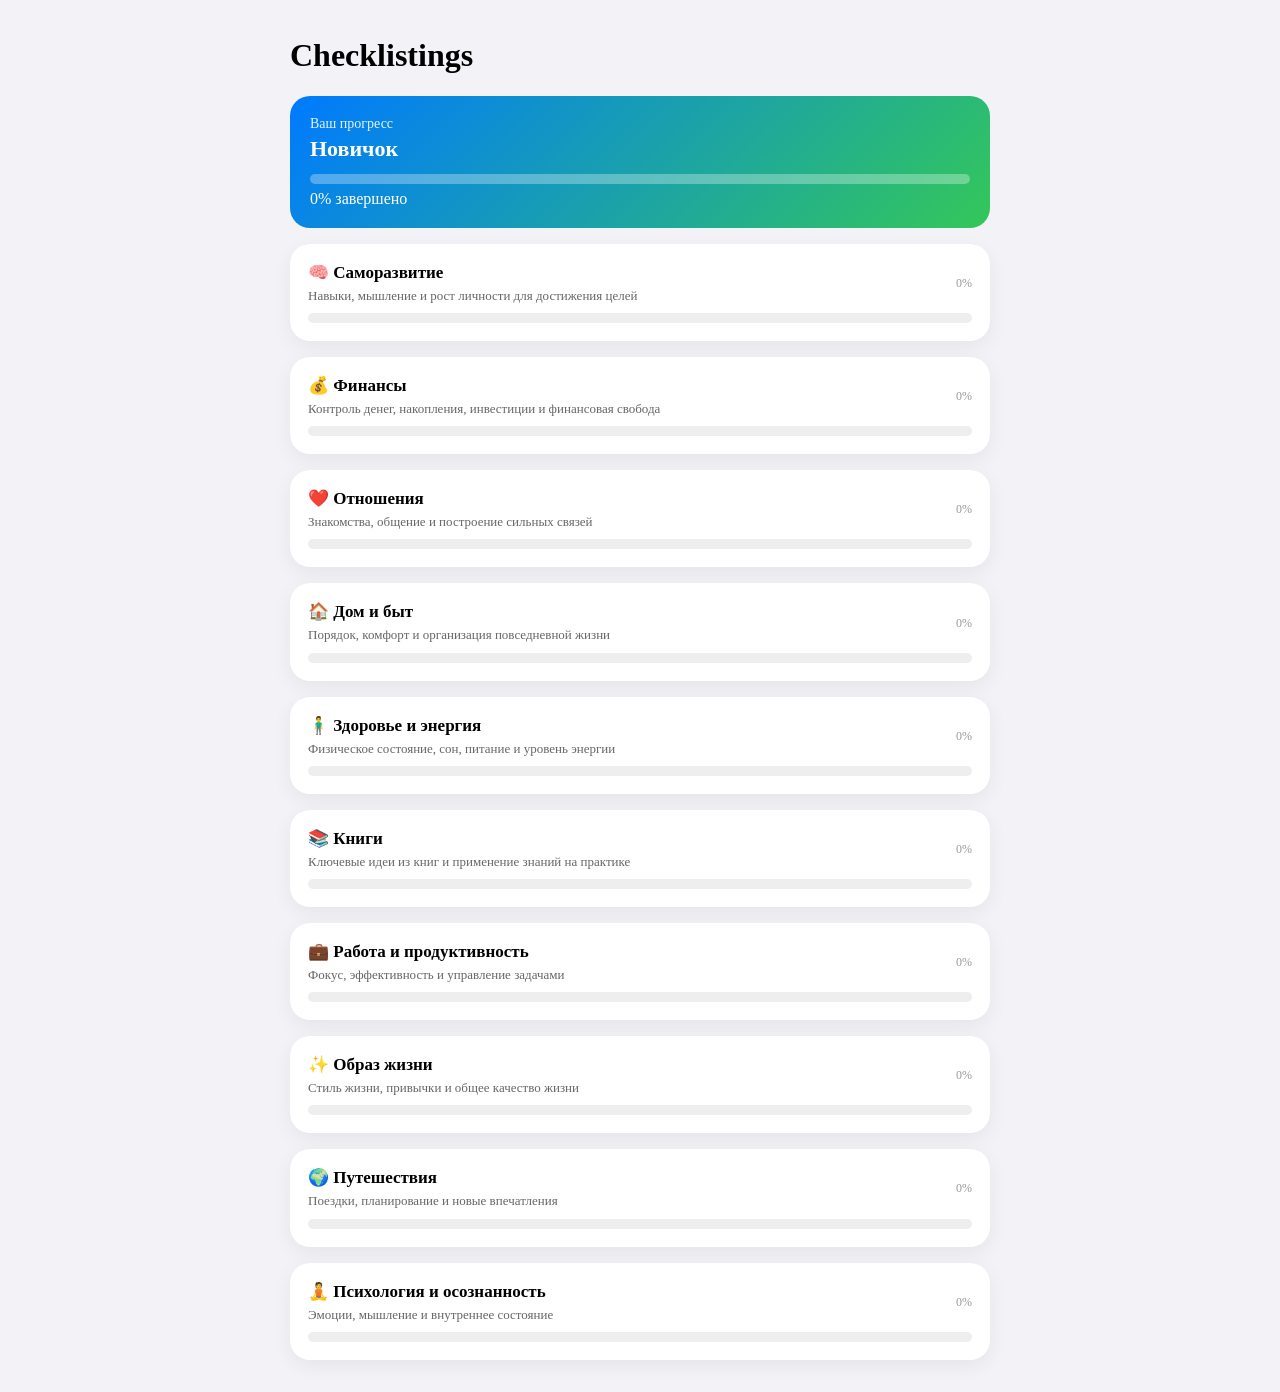
==== index.html @ 333922e8 "Update index.html" ====
<!DOCTYPE html>
<html lang="ru">
<head>
  <!-- Yandex.Metrika counter -->
<script type="text/javascript">
    (function(m,e,t,r,i,k,a){
        m[i]=m[i]||function(){(m[i].a=m[i].a||[]).push(arguments)};
        m[i].l=1*new Date();
        for (var j = 0; j < document.scripts.length; j++) {if (document.scripts[j].src === r) { return; }}
        k=e.createElement(t),a=e.getElementsByTagName(t)[0],k.async=1,k.src=r,a.parentNode.insertBefore(k,a)
    })(window, document,'script','https://mc.yandex.ru/metrika/tag.js?id=108497417', 'ym');

    ym(108497417, 'init', {ssr:true, webvisor:true, clickmap:true, ecommerce:"dataLayer", referrer: document.referrer, url: location.href, accurateTrackBounce:true, trackLinks:true});
</script>
<noscript><div><img src="https://mc.yandex.ru/watch/108497417" style="position:absolute; left:-9999px;" alt="" /></div></noscript>
<!-- /Yandex.Metrika counter -->
<meta charset="UTF-8">
<meta name="viewport" content="width=device-width, initial-scale=1.0">

<title>Checklistings</title>

<link rel="stylesheet" href="styles.css">
</head>

<body>

<div id="app"></div>

<script type="module" src="js/app.js"></script>

</body>
</html>
---- styles.css ----
body {
  margin:0;
  font-family:-apple-system;
  background:#f2f2f7;
}

#app {
  max-width:700px;
  margin:auto;
  padding:16px;
}

/* DASHBOARD */
.dashboard {
  background:linear-gradient(135deg,#007aff,#34c759);
  color:white;
  border-radius:20px;
  padding:20px;
  margin-bottom:16px;
}

.dashboard-title {
  font-size:14px;
  opacity:0.9;
}

.dashboard-level {
  font-size:22px;
  font-weight:700;
  margin-top:4px;
}

.dashboard-bar {
  margin-top:12px;
  height:10px;
  background:rgba(255,255,255,0.3);
  border-radius:10px;
  overflow:hidden;
}

.dashboard-fill {
  height:100%;
  background:white;
  border-radius:10px;
  transition:width 0.4s;
}

/* CARD */
.card {
  background:white;
  border-radius:20px;
  padding:16px;
  margin-bottom:12px;
  box-shadow:0 6px 20px rgba(0,0,0,0.06);
}

/* CATEGORY */
.category-header {
  display:flex;
  justify-content:space-between;
  align-items:center;
}

.category-title {
  font-weight:700;
}

.category-percent {
  font-size:12px;
  color:#999;
}

/* STATUS RIGHT */
.card-row {
  display:flex;
  justify-content:space-between;
  align-items:center;
}

.status {
  font-size:12px;
  font-weight:600;
}

.status.new { color:#999 }
.status.progress { color:#ff9500 }
.status.done { color:#34c759 }

/* PROGRESS */
.progress-bar {
  height:8px;
  background:#eee;
  border-radius:10px;
  margin-top:8px;
}

.progress-fill {
  height:100%;
  background:#34c759;
}

/* BUTTONS */
.btn {
  padding:12px;
  border-radius:14px;
  border:none;
  font-weight:600;
  cursor:pointer;
}

.btn-primary {
  background:linear-gradient(135deg,#007aff,#5856d6);
  color:white;
}

.btn-ghost {
  background:none;
  color:#007aff;
}

/* MODAL */
.modal {
  position:fixed;
  top:0;
  left:0;
  width:100%;
  height:100%;
  background:rgba(0,0,0,0.4);
  display:flex;
  align-items:center;
  justify-content:center;
  z-index:1000;
}

.modal-content {
  background:white;
  padding:20px;
  border-radius:20px;
  max-width:320px;
  text-align:center;
}

/* ITEM */
.item {
  background:white;
  border-radius:16px;
  margin-bottom:10px;
  box-shadow:0 3px 10px rgba(0,0,0,0.04);
}

.item-header {
  padding:14px;
  display:flex;
  justify-content:space-between;
  cursor:pointer;
}

.item-header::after {
  content:"›";
}

.item.open .item-header::after {
  transform:rotate(90deg);
}

.item-body {
  display:none;
  padding:14px;
}

/* QUIZ */
.quiz-question {
  background:white;
  padding:14px;
  border-radius:16px;
  margin-bottom:10px;
}

.quiz-option {
  display:block;
  padding:10px;
  border:1px solid #eee;
  border-radius:10px;
  margin-bottom:6px;
}

.item-body p {
  margin:0;
  line-height:1.4;
}

/* ===== iOS ANIMATIONS ===== */

.card {
  animation: fadeInUp 0.4s ease;
  transition: transform 0.15s ease, box-shadow 0.15s ease;
}

.card:active {
  transform: scale(0.97);
  box-shadow: 0 3px 10px rgba(0,0,0,0.05);
}

.item {
  animation: fadeInUp 0.3s ease;
}

.item-header {
  font-weight: 600;
  font-size: 15px;
}

/* раскрытие */
.item-body {
  display: none;
  padding: 14px;
  animation: fadeIn 0.25s ease;
}

@keyframes fadeIn {
  from { opacity:0 }
  to { opacity:1 }
}

@keyframes fadeInUp {
  from {
    opacity:0;
    transform: translateY(10px);
  }
  to {
    opacity:1;
    transform: translateY(0);
  }
}

/* ===== TYPOGRAPHY ===== */

h2 {
  font-size: 22px;
  margin-bottom: 6px;
}

h3 {
  margin-top: 20px;
}

.item-body p {
  margin: 0;
  line-height: 1.5;
  font-size: 14px;
}

/* ===== CHECKLIST DESCRIPTION ===== */

.checklist-description {
  font-size: 14px;
  color: #666;
  margin-bottom: 12px;
}

/* ===== ROUNDED PROGRESS ===== */

.progress-bar {
  height: 10px;
  background: #eee;
  border-radius: 999px;
  overflow: hidden;
}

.progress-fill {
  height: 100%;
  background: #34c759;
  border-radius: 999px;
  transition: width 0.5s ease;
}

/* ===== CATEGORY UI IMPROVE ===== */

.card.category {
  padding: 18px;
  margin-bottom: 16px;
}

.category-title {
  font-size: 17px;
  font-weight: 700;
}

.category-header div div:last-child {
  font-size: 13px;
  margin-top: 4px;
  line-height: 1.4;
}

/* ===== MORE AIR ===== */

.card {
  margin-bottom: 16px;
}

/* ===== QUIZ UI ===== */

.quiz-section {
  margin-top: 24px;
}

.quiz-title {
  font-size: 18px;
  font-weight: 700;
  margin-bottom: 12px;
}

.quiz-question p {
  font-size: 15px;
  font-weight: 600;
  margin-bottom: 8px;
}

.quiz-option {
  font-size: 14px;
  padding: 12px;
}

/* ===== STATUS BADGES ===== */

.status {
  font-size: 11px;
  font-weight: 500;
  padding: 4px 8px;
  border-radius: 999px;
  white-space: nowrap;
}

.status.new {
  background: rgba(0,122,255,0.12);
  color: #007aff;
}

.status.progress {
  background: rgba(255,149,0,0.12);
  color: #ff9500;
}

.status.done {
  background: rgba(52,199,89,0.12);
  color: #34c759;
}

/* ===== CHECKLIST SUBTITLE ===== */

.checklist-subtitle {
  font-size: 13px;
  color: #666;
  margin-top: 4px;
  line-height: 1.4;
}
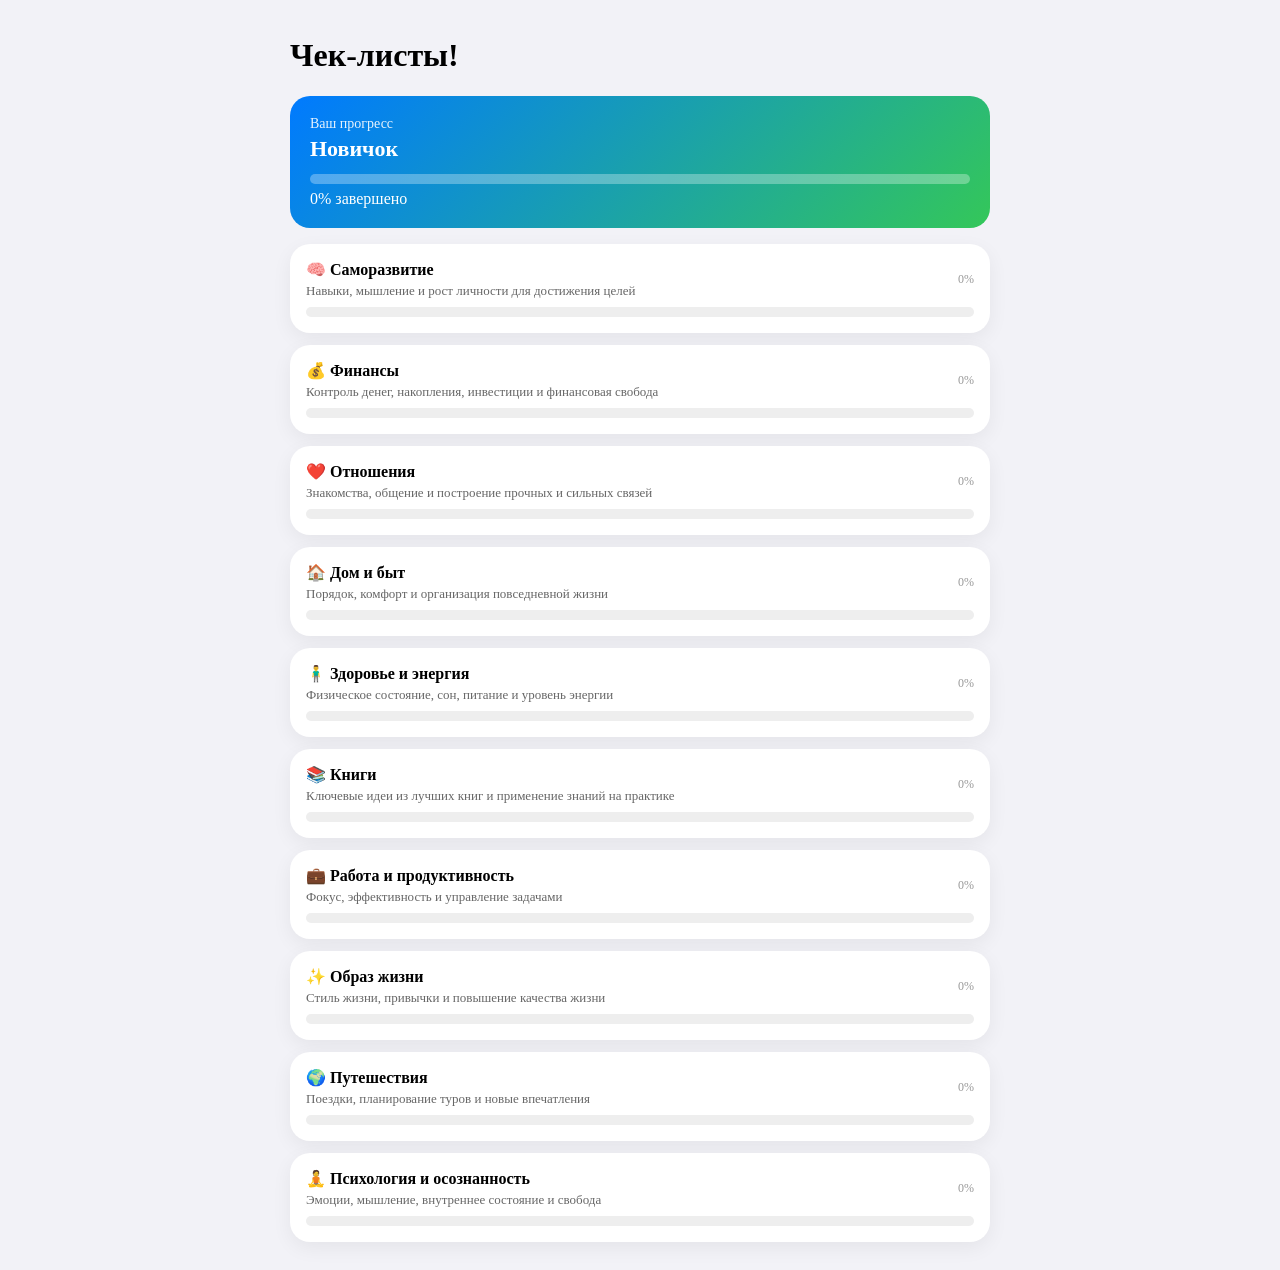
==== commit 0da875a4: "Add files via upload" ====
--- a/index.html
+++ b/index.html
@@ -1,32 +1,20 @@
 <!DOCTYPE html>
 <html lang="ru">
-<head>
-  <!-- Yandex.Metrika counter -->
-<script type="text/javascript">
-    (function(m,e,t,r,i,k,a){
-        m[i]=m[i]||function(){(m[i].a=m[i].a||[]).push(arguments)};
-        m[i].l=1*new Date();
-        for (var j = 0; j < document.scripts.length; j++) {if (document.scripts[j].src === r) { return; }}
-        k=e.createElement(t),a=e.getElementsByTagName(t)[0],k.async=1,k.src=r,a.parentNode.insertBefore(k,a)
-    })(window, document,'script','https://mc.yandex.ru/metrika/tag.js?id=108497417', 'ym');
+<head>  
+  <meta charset="UTF-8">
+  <meta name="viewport" content="width=device-width, initial-scale=1.0">
+  
+  <title>Checklistings. Become smarter.</title>
 
-    ym(108497417, 'init', {ssr:true, webvisor:true, clickmap:true, ecommerce:"dataLayer", referrer: document.referrer, url: location.href, accurateTrackBounce:true, trackLinks:true});
-</script>
-<noscript><div><img src="https://mc.yandex.ru/watch/108497417" style="position:absolute; left:-9999px;" alt="" /></div></noscript>
-<!-- /Yandex.Metrika counter -->
-<meta charset="UTF-8">
-<meta name="viewport" content="width=device-width, initial-scale=1.0">
+  <!-- ВОТ ЭТО НУЖНО ДОБАВИТЬ -->
+  <script src="https://telegram.org/js/telegram-web-app.js"></script>
 
-<title>Checklistings</title>
-
-<link rel="stylesheet" href="styles.css">
+  <link rel="stylesheet" href="styles.css">
 </head>
-
+  
 <body>
-
-<div id="app"></div>
-
-<script type="module" src="js/app.js"></script>
-
+  <div id="app"></div>
+  
+  <script type="module" src="js/app.js"></script>
 </body>
 </html>
--- a/styles.css
+++ b/styles.css
@@ -52,6 +52,13 @@
   padding:16px;
   margin-bottom:12px;
   box-shadow:0 6px 20px rgba(0,0,0,0.06);
+  transition: transform 0.15s ease, box-shadow 0.15s ease;
+  animation: fadeInUp 0.4s ease;
+}
+
+.card:active {
+  transform: scale(0.97);
+  box-shadow: 0 3px 10px rgba(0,0,0,0.05);
 }
 
 /* CATEGORY */
@@ -78,25 +85,41 @@
 }
 
 .status {
-  font-size:12px;
-  font-weight:600;
-}
-
-.status.new { color:#999 }
-.status.progress { color:#ff9500 }
-.status.done { color:#34c759 }
+  font-size:11px;
+  font-weight:500;
+  padding:4px 8px;
+  border-radius:999px;
+  white-space:nowrap;
+}
+
+.status.new {
+  background:rgba(0,122,255,0.12);
+  color:#007aff;
+}
+
+.status.progress {
+  background:rgba(255,149,0,0.12);
+  color:#ff9500;
+}
+
+.status.done {
+  background:rgba(52,199,89,0.12);
+  color:#34c759;
+}
 
 /* PROGRESS */
 .progress-bar {
-  height:8px;
+  height:10px;
   background:#eee;
-  border-radius:10px;
-  margin-top:8px;
+  border-radius:999px;
+  overflow:hidden;
 }
 
 .progress-fill {
   height:100%;
   background:#34c759;
+  border-radius:999px;
+  transition:width 0.5s ease;
 }
 
 /* BUTTONS */
@@ -116,6 +139,11 @@
 .btn-ghost {
   background:none;
   color:#007aff;
+}
+
+.btn:disabled {
+  opacity:0.5;
+  cursor:not-allowed;
 }
 
 /* MODAL */
@@ -146,6 +174,7 @@
   border-radius:16px;
   margin-bottom:10px;
   box-shadow:0 3px 10px rgba(0,0,0,0.04);
+  animation: fadeInUp 0.3s ease;
 }
 
 .item-header {
@@ -153,6 +182,8 @@
   display:flex;
   justify-content:space-between;
   cursor:pointer;
+  font-weight:500;
+  font-size:15px;
 }
 
 .item-header::after {
@@ -166,9 +197,26 @@
 .item-body {
   display:none;
   padding:14px;
+  animation: fadeIn 0.25s ease;
+}
+
+.item-body p {
+  margin:0;
+  line-height:1.5;
+  font-size:14px;
 }
 
 /* QUIZ */
+.quiz-section {
+  margin-top:24px;
+}
+
+.quiz-title {
+  font-size:18px;
+  font-weight:700;
+  margin-bottom:12px;
+}
+
 .quiz-question {
   background:white;
   padding:14px;
@@ -176,47 +224,49 @@
   margin-bottom:10px;
 }
 
+.quiz-question p {
+  font-size:15px;
+  font-weight:600;
+  margin-bottom:8px;
+}
+
 .quiz-option {
   display:block;
-  padding:10px;
+  padding:12px;
   border:1px solid #eee;
   border-radius:10px;
   margin-bottom:6px;
-}
-
-.item-body p {
-  margin:0;
+  font-size:14px;
+}
+
+/* TYPOGRAPHY */
+h2 {
+  font-size:22px;
+  margin-bottom:6px;
+}
+
+.checklist-description {
+  font-size:14px;
+  color:#666;
+  margin-bottom:12px;
+}
+
+.checklist-subtitle {
+  font-size:13px;
+  color:#666;
+  margin-top:4px;
   line-height:1.4;
 }
 
-/* ===== iOS ANIMATIONS ===== */
-
-.card {
-  animation: fadeInUp 0.4s ease;
-  transition: transform 0.15s ease, box-shadow 0.15s ease;
-}
-
-.card:active {
-  transform: scale(0.97);
-  box-shadow: 0 3px 10px rgba(0,0,0,0.05);
-}
-
-.item {
-  animation: fadeInUp 0.3s ease;
-}
-
-.item-header {
-  font-weight: 600;
-  font-size: 15px;
-}
-
-/* раскрытие */
-.item-body {
-  display: none;
-  padding: 14px;
-  animation: fadeIn 0.25s ease;
-}
-
+/* PRICE TAG */
+.price-tag {
+  font-size:13px;
+  font-weight:600;
+  color:#ff9500;
+  margin-top:6px;
+}
+
+/* ANIMATIONS */
 @keyframes fadeIn {
   from { opacity:0 }
   to { opacity:1 }
@@ -233,124 +283,47 @@
   }
 }
 
-/* ===== TYPOGRAPHY ===== */
-
-h2 {
-  font-size: 22px;
-  margin-bottom: 6px;
-}
-
-h3 {
-  margin-top: 20px;
-}
-
-.item-body p {
-  margin: 0;
-  line-height: 1.5;
-  font-size: 14px;
-}
-
-/* ===== CHECKLIST DESCRIPTION ===== */
-
-.checklist-description {
-  font-size: 14px;
-  color: #666;
-  margin-bottom: 12px;
-}
-
-/* ===== ROUNDED PROGRESS ===== */
-
-.progress-bar {
-  height: 10px;
-  background: #eee;
-  border-radius: 999px;
-  overflow: hidden;
-}
-
-.progress-fill {
-  height: 100%;
-  background: #34c759;
-  border-radius: 999px;
-  transition: width 0.5s ease;
-}
-
-/* ===== CATEGORY UI IMPROVE ===== */
-
+
+
+
+
+/* Анимированный градиент для дашборда */
+.dashboard {
+  background: linear-gradient(135deg, #007aff, #34c759, #5856d6, #007aff);
+  background-size: 300% 300%;
+  animation: gradientShift 8s ease infinite;
+}
+
+/* Градиент для кнопок */
+.btn-primary {
+  background: linear-gradient(135deg, #007aff, #5856d6, #007aff);
+  background-size: 200% 200%;
+  animation: gradientShift 6s ease infinite;
+}
+
+/* Легкий градиент для карточек категорий при наведении */
 .card.category {
-  padding: 18px;
-  margin-bottom: 16px;
-}
-
-.category-title {
-  font-size: 17px;
-  font-weight: 700;
-}
-
-.category-header div div:last-child {
-  font-size: 13px;
-  margin-top: 4px;
-  line-height: 1.4;
-}
-
-/* ===== MORE AIR ===== */
-
-.card {
-  margin-bottom: 16px;
-}
-
-/* ===== QUIZ UI ===== */
-
-.quiz-section {
-  margin-top: 24px;
-}
-
-.quiz-title {
-  font-size: 18px;
-  font-weight: 700;
-  margin-bottom: 12px;
-}
-
-.quiz-question p {
-  font-size: 15px;
-  font-weight: 600;
-  margin-bottom: 8px;
-}
-
-.quiz-option {
-  font-size: 14px;
-  padding: 12px;
-}
-
-/* ===== STATUS BADGES ===== */
-
-.status {
-  font-size: 11px;
-  font-weight: 500;
-  padding: 4px 8px;
-  border-radius: 999px;
-  white-space: nowrap;
-}
-
-.status.new {
-  background: rgba(0,122,255,0.12);
-  color: #007aff;
-}
-
-.status.progress {
-  background: rgba(255,149,0,0.12);
-  color: #ff9500;
-}
-
-.status.done {
-  background: rgba(52,199,89,0.12);
-  color: #34c759;
-}
-
-/* ===== CHECKLIST SUBTITLE ===== */
-
-.checklist-subtitle {
-  font-size: 13px;
-  color: #666;
-  margin-top: 4px;
-  line-height: 1.4;
-}
+  transition: all 0.3s ease;
+}
+
+.card.category:hover {
+  background: linear-gradient(135deg, #ffffff, #f0f4ff);
+}
+
+@keyframes gradientShift {
+  0% {
+    background-position: 0% 50%;
+  }
+  25% {
+    background-position: 100% 0%;
+  }
+  50% {
+    background-position: 100% 100%;
+  }
+  75% {
+    background-position: 0% 100%;
+  }
+  100% {
+    background-position: 0% 50%;
+  }
+}
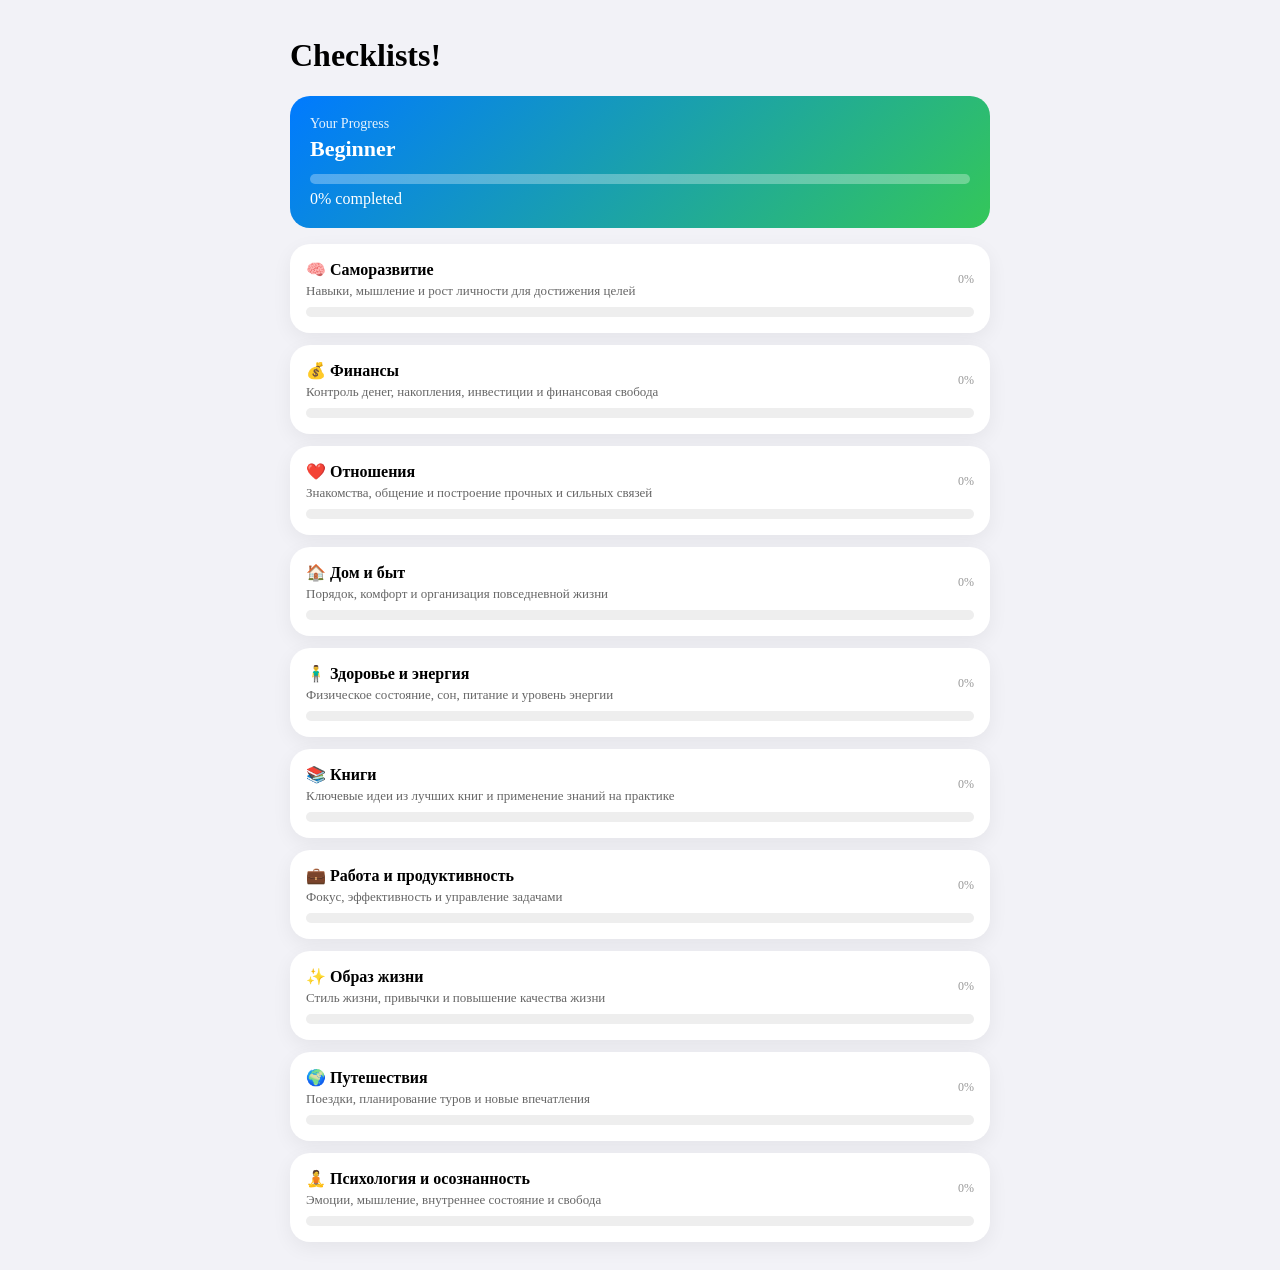
==== commit 35f6750c: "Update index.html" ====
--- a/index.html
+++ b/index.html
@@ -1,12 +1,12 @@
 <!DOCTYPE html>
-<html lang="ru">
+<html lang="en">
 <head>  
   <meta charset="UTF-8">
   <meta name="viewport" content="width=device-width, initial-scale=1.0">
   
   <title>Checklistings. Become smarter.</title>
 
-  <!-- ВОТ ЭТО НУЖНО ДОБАВИТЬ -->
+  <!-- ADD THIS -->
   <script src="https://telegram.org/js/telegram-web-app.js"></script>
 
   <link rel="stylesheet" href="styles.css">
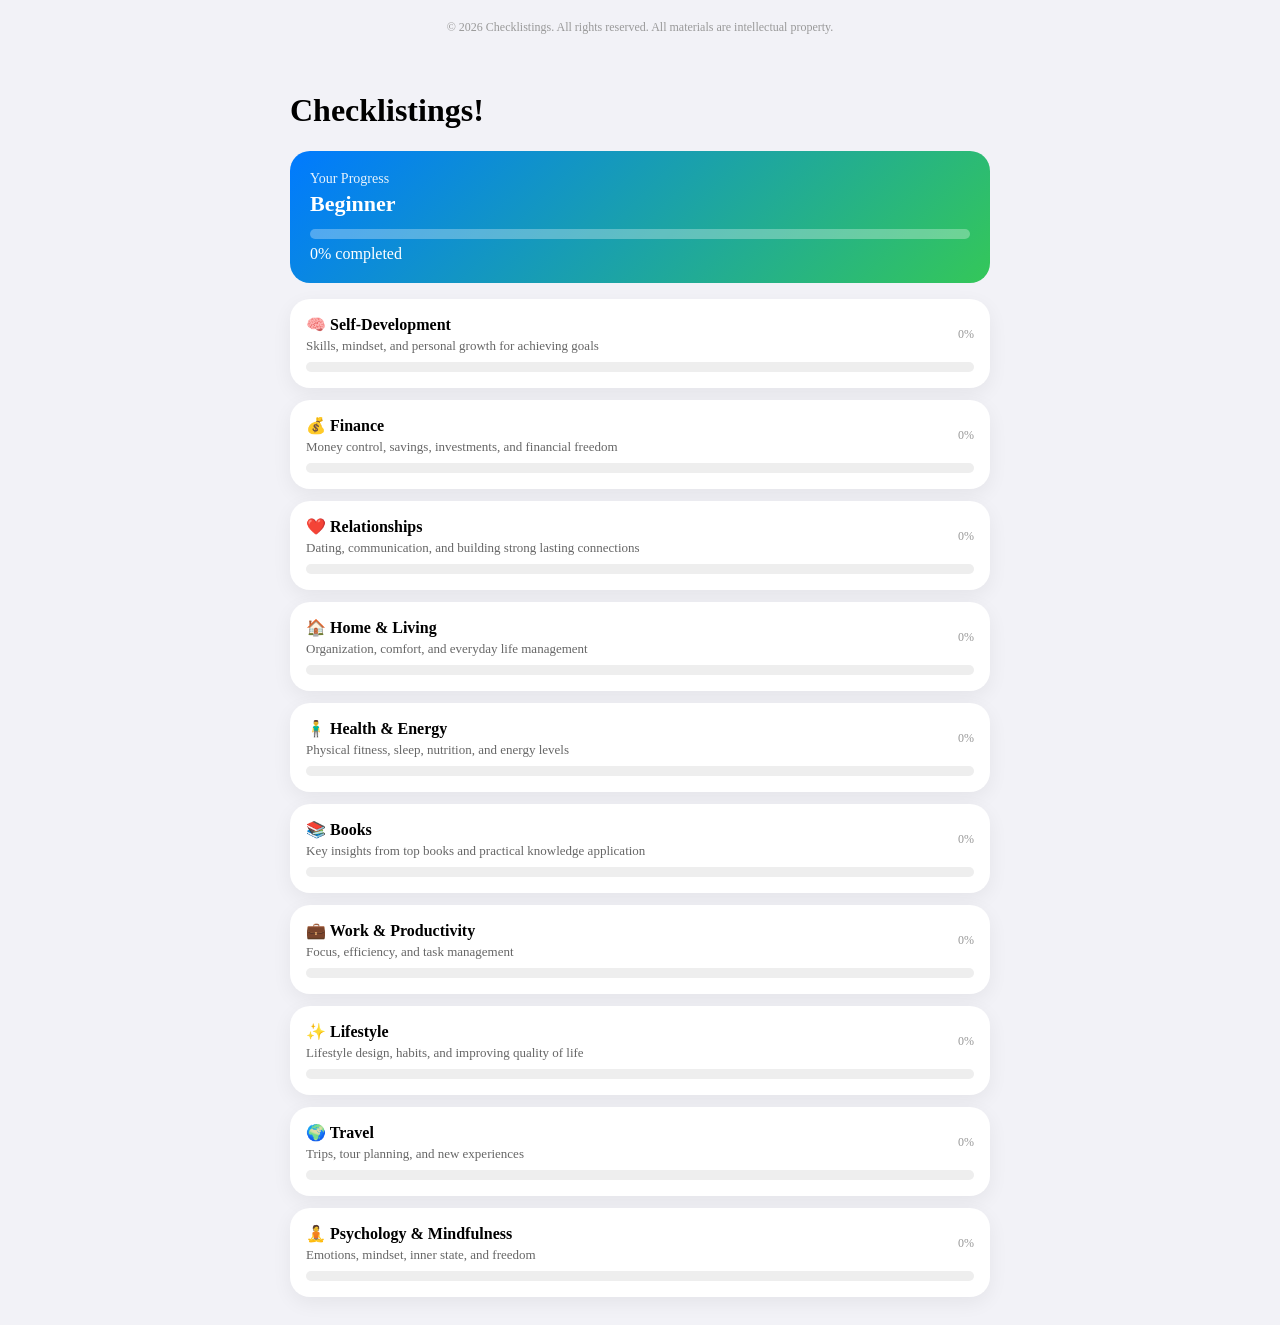
==== commit 67718e43: "Update index.html" ====
--- a/index.html
+++ b/index.html
@@ -12,6 +12,10 @@
   <link rel="stylesheet" href="styles.css">
 </head>
   
+  <footer style="text-align:center;padding:20px 16px;font-size:12px;color:#999;">
+  © 2026 Checklistings. All rights reserved.
+All materials are intellectual property.
+</footer>
 <body>
   <div id="app"></div>
   
--- a/styles.css
+++ b/styles.css
@@ -283,25 +283,21 @@
   }
 }
 
-
-
-
-
-/* Анимированный градиент для дашборда */
+/* Animated gradient for dashboard */
 .dashboard {
   background: linear-gradient(135deg, #007aff, #34c759, #5856d6, #007aff);
   background-size: 300% 300%;
   animation: gradientShift 8s ease infinite;
 }
 
-/* Градиент для кнопок */
+/* Gradient for buttons */
 .btn-primary {
   background: linear-gradient(135deg, #007aff, #5856d6, #007aff);
   background-size: 200% 200%;
   animation: gradientShift 6s ease infinite;
 }
 
-/* Легкий градиент для карточек категорий при наведении */
+/* Subtle gradient for category cards on hover */
 .card.category {
   transition: all 0.3s ease;
 }
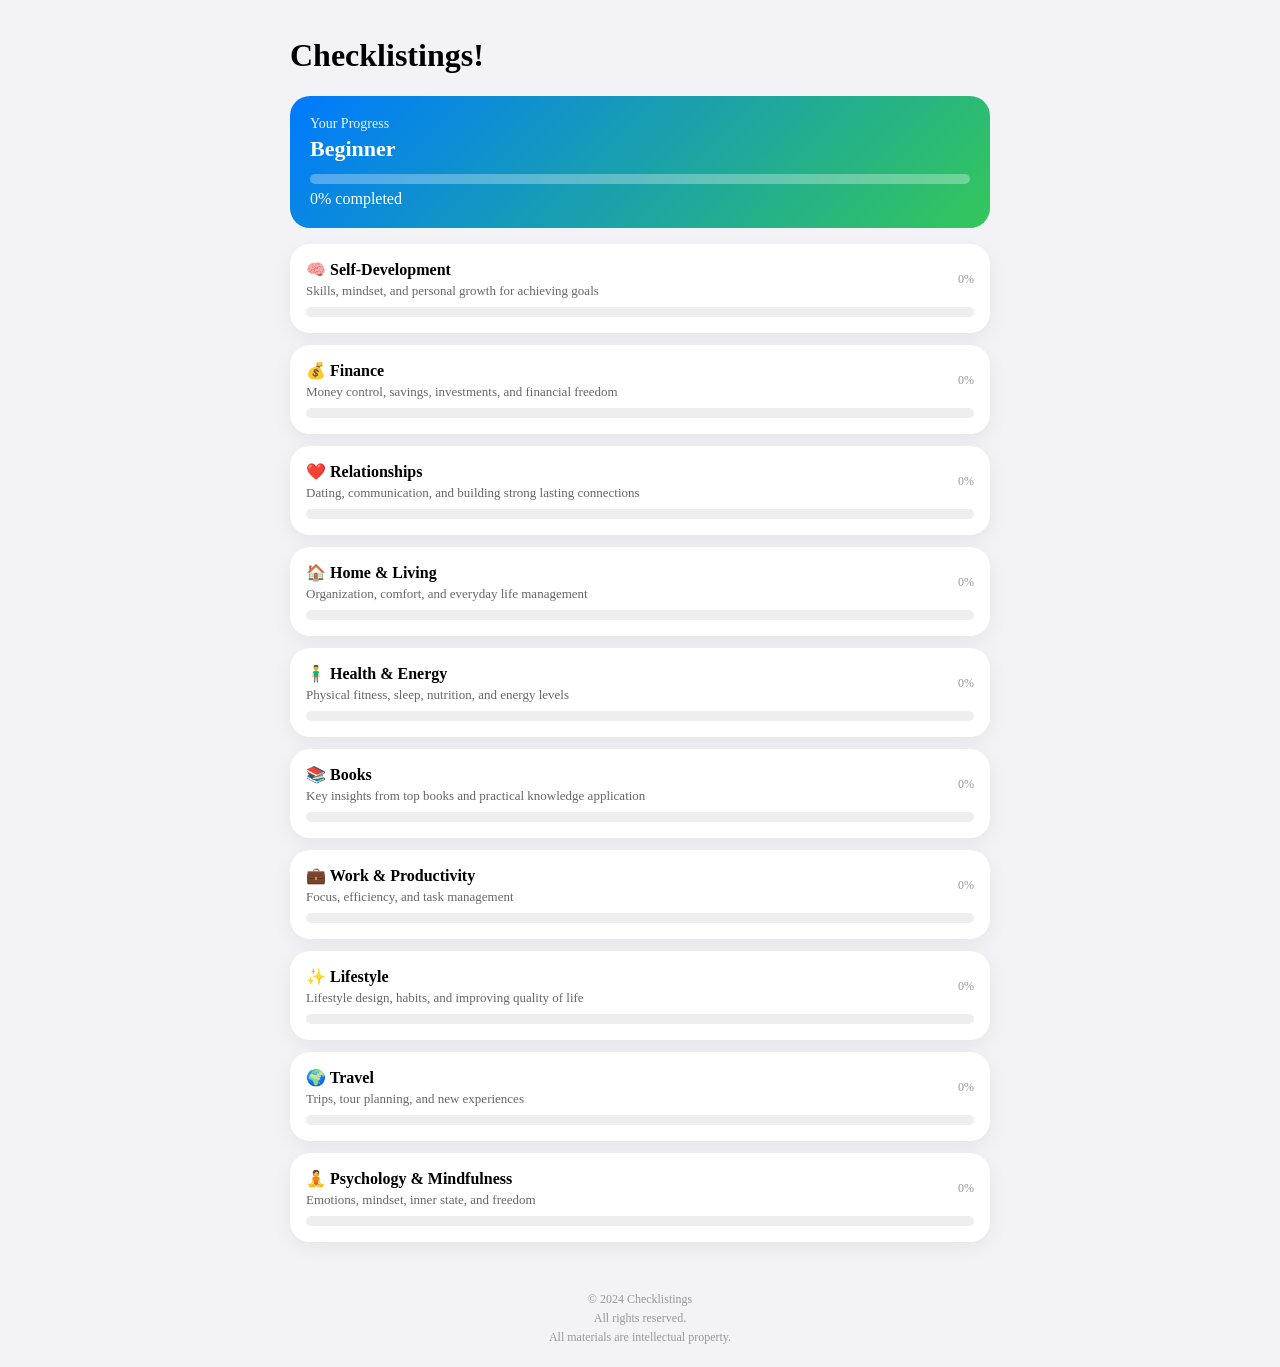
==== commit 2515cfde: "Update index.html" ====
--- a/index.html
+++ b/index.html
@@ -12,13 +12,16 @@
   <link rel="stylesheet" href="styles.css">
 </head>
   
-  <footer style="text-align:center;padding:20px 16px;font-size:12px;color:#999;">
-  © 2026 Checklistings. All rights reserved.
-All materials are intellectual property.
-</footer>
 <body>
   <div id="app"></div>
   
   <script type="module" src="js/app.js"></script>
 </body>
+  
+    <footer style="text-align:center;padding:20px 16px;font-size:12px;color:#999;line-height:1.6;">
+  © 2024 Checklistings<br>
+  All rights reserved.<br>
+  All materials are intellectual property.
+</footer>
+  
 </html>
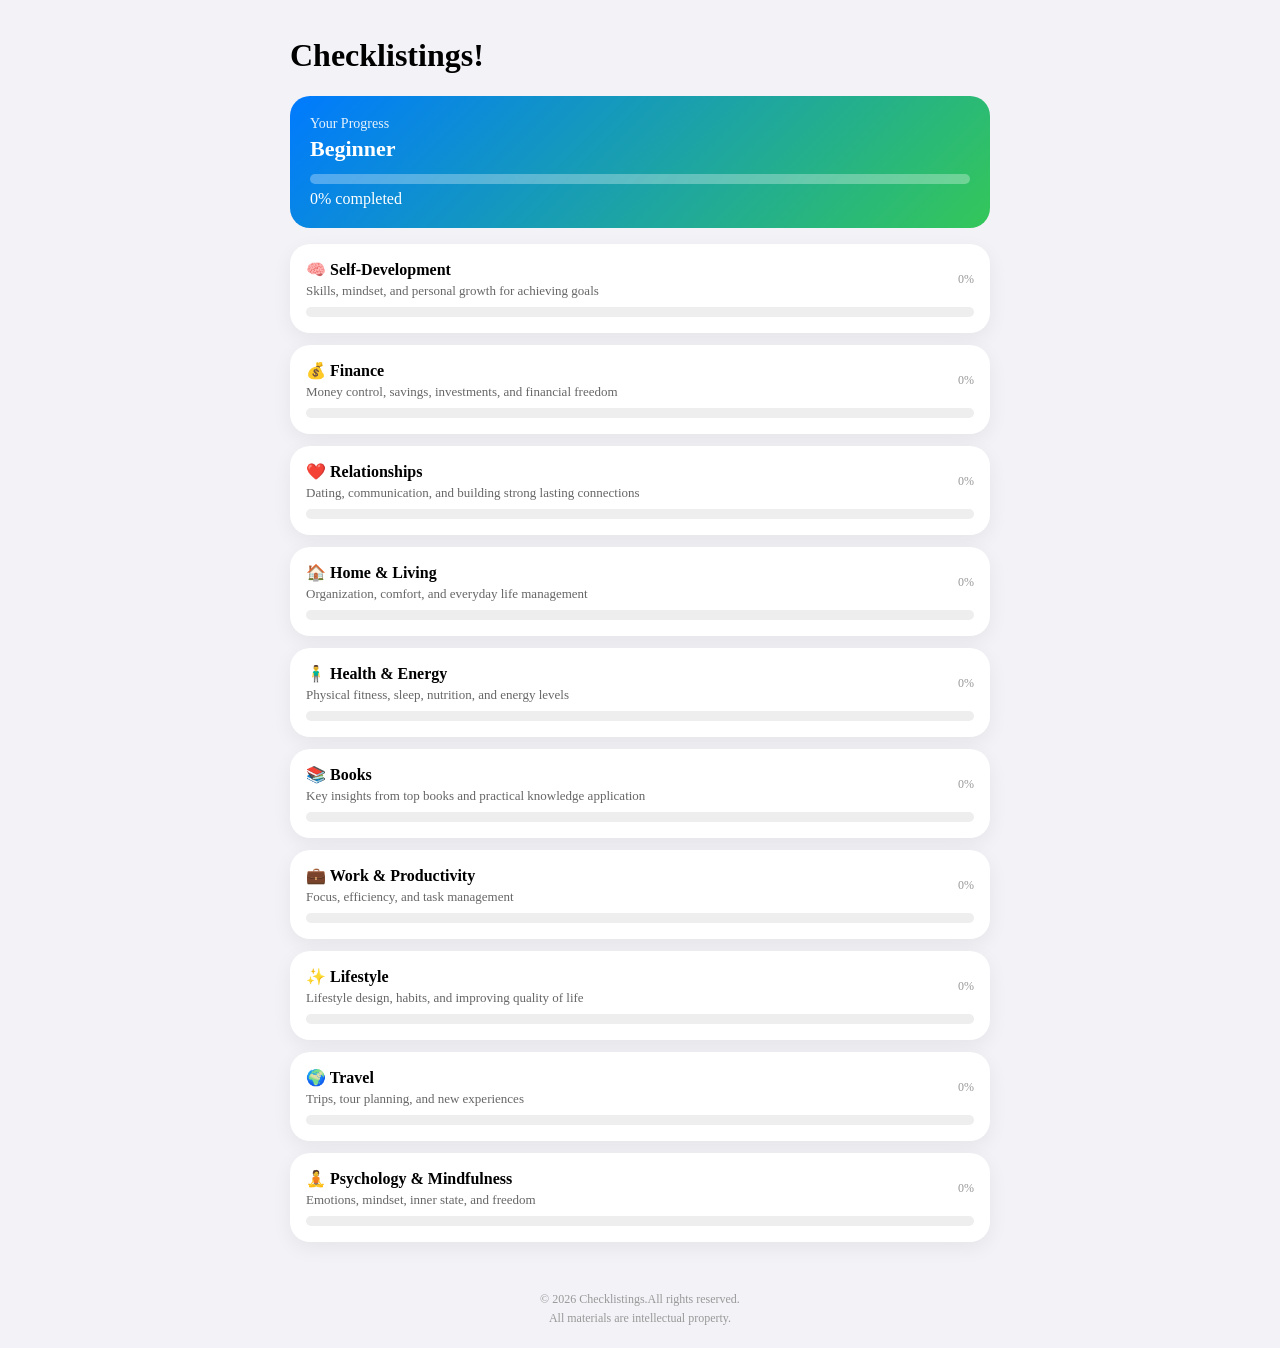
==== commit 741eaab9: "Update index.html" ====
--- a/index.html
+++ b/index.html
@@ -19,8 +19,7 @@
 </body>
   
     <footer style="text-align:center;padding:20px 16px;font-size:12px;color:#999;line-height:1.6;">
-  © 2024 Checklistings<br>
-  All rights reserved.<br>
+  © 2026 Checklistings.All rights reserved.<br>
   All materials are intellectual property.
 </footer>
   
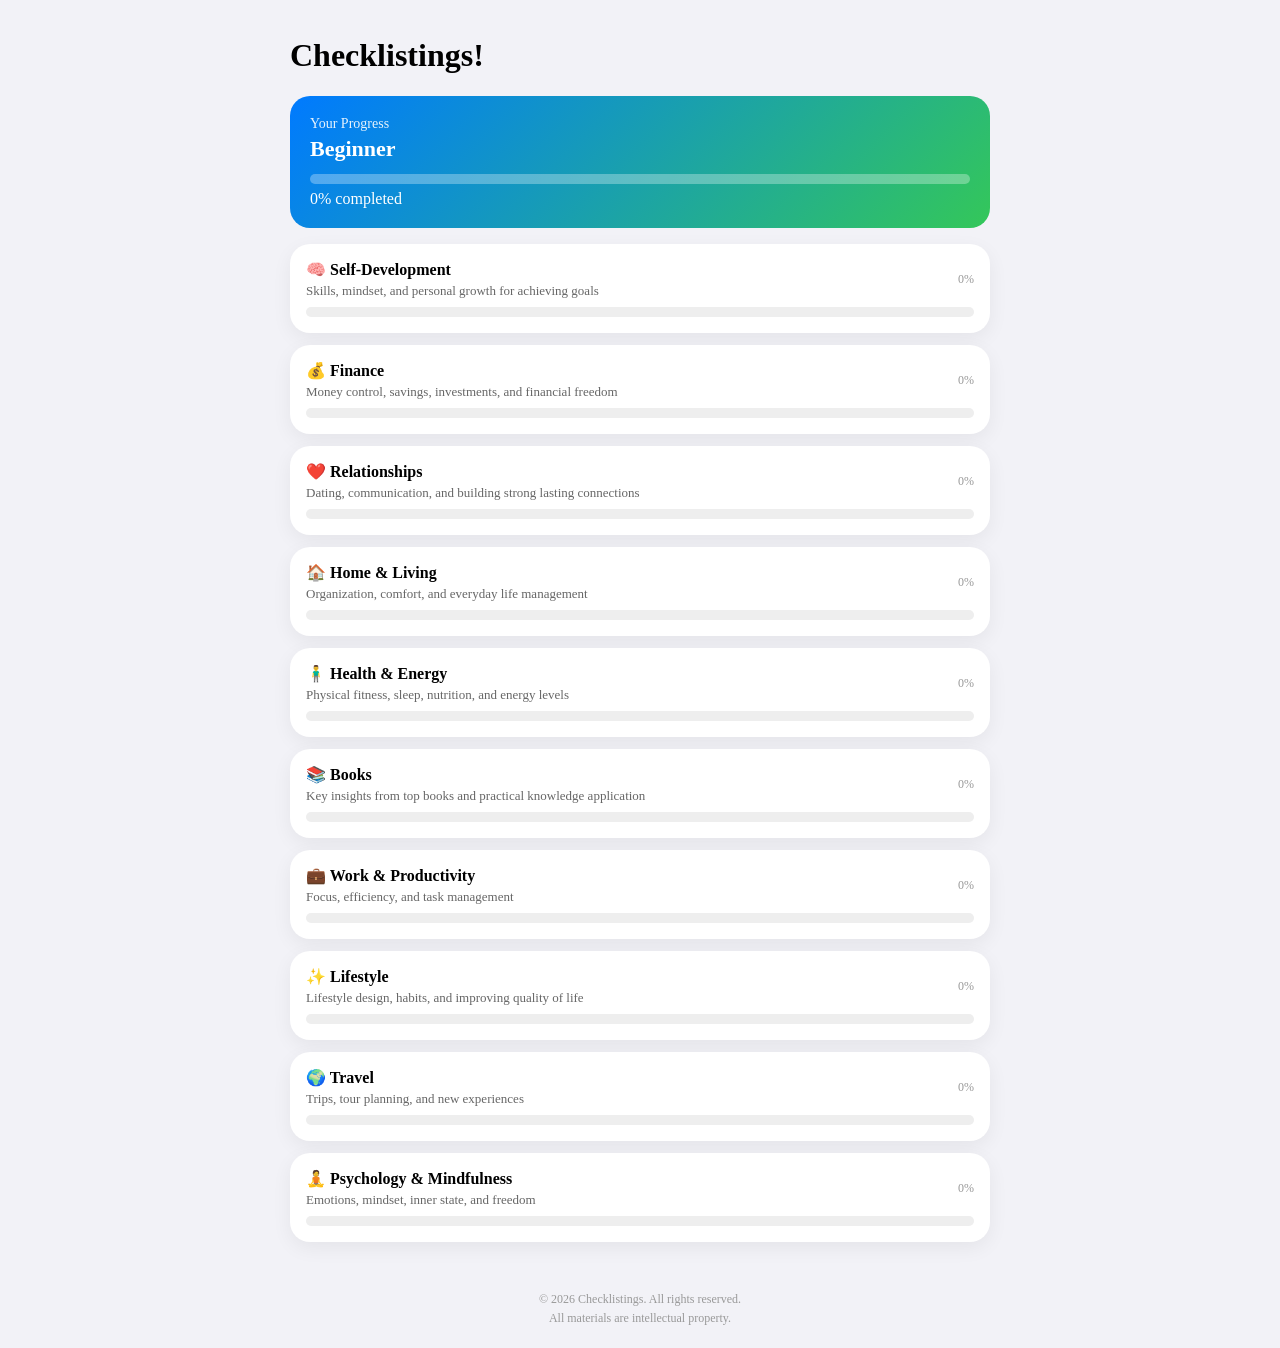
==== commit eec95169: "Update index.html" ====
--- a/index.html
+++ b/index.html
@@ -19,7 +19,7 @@
 </body>
   
     <footer style="text-align:center;padding:20px 16px;font-size:12px;color:#999;line-height:1.6;">
-  © 2026 Checklistings.All rights reserved.<br>
+  © 2026 Checklistings. All rights reserved.<br>
   All materials are intellectual property.
 </footer>
   
